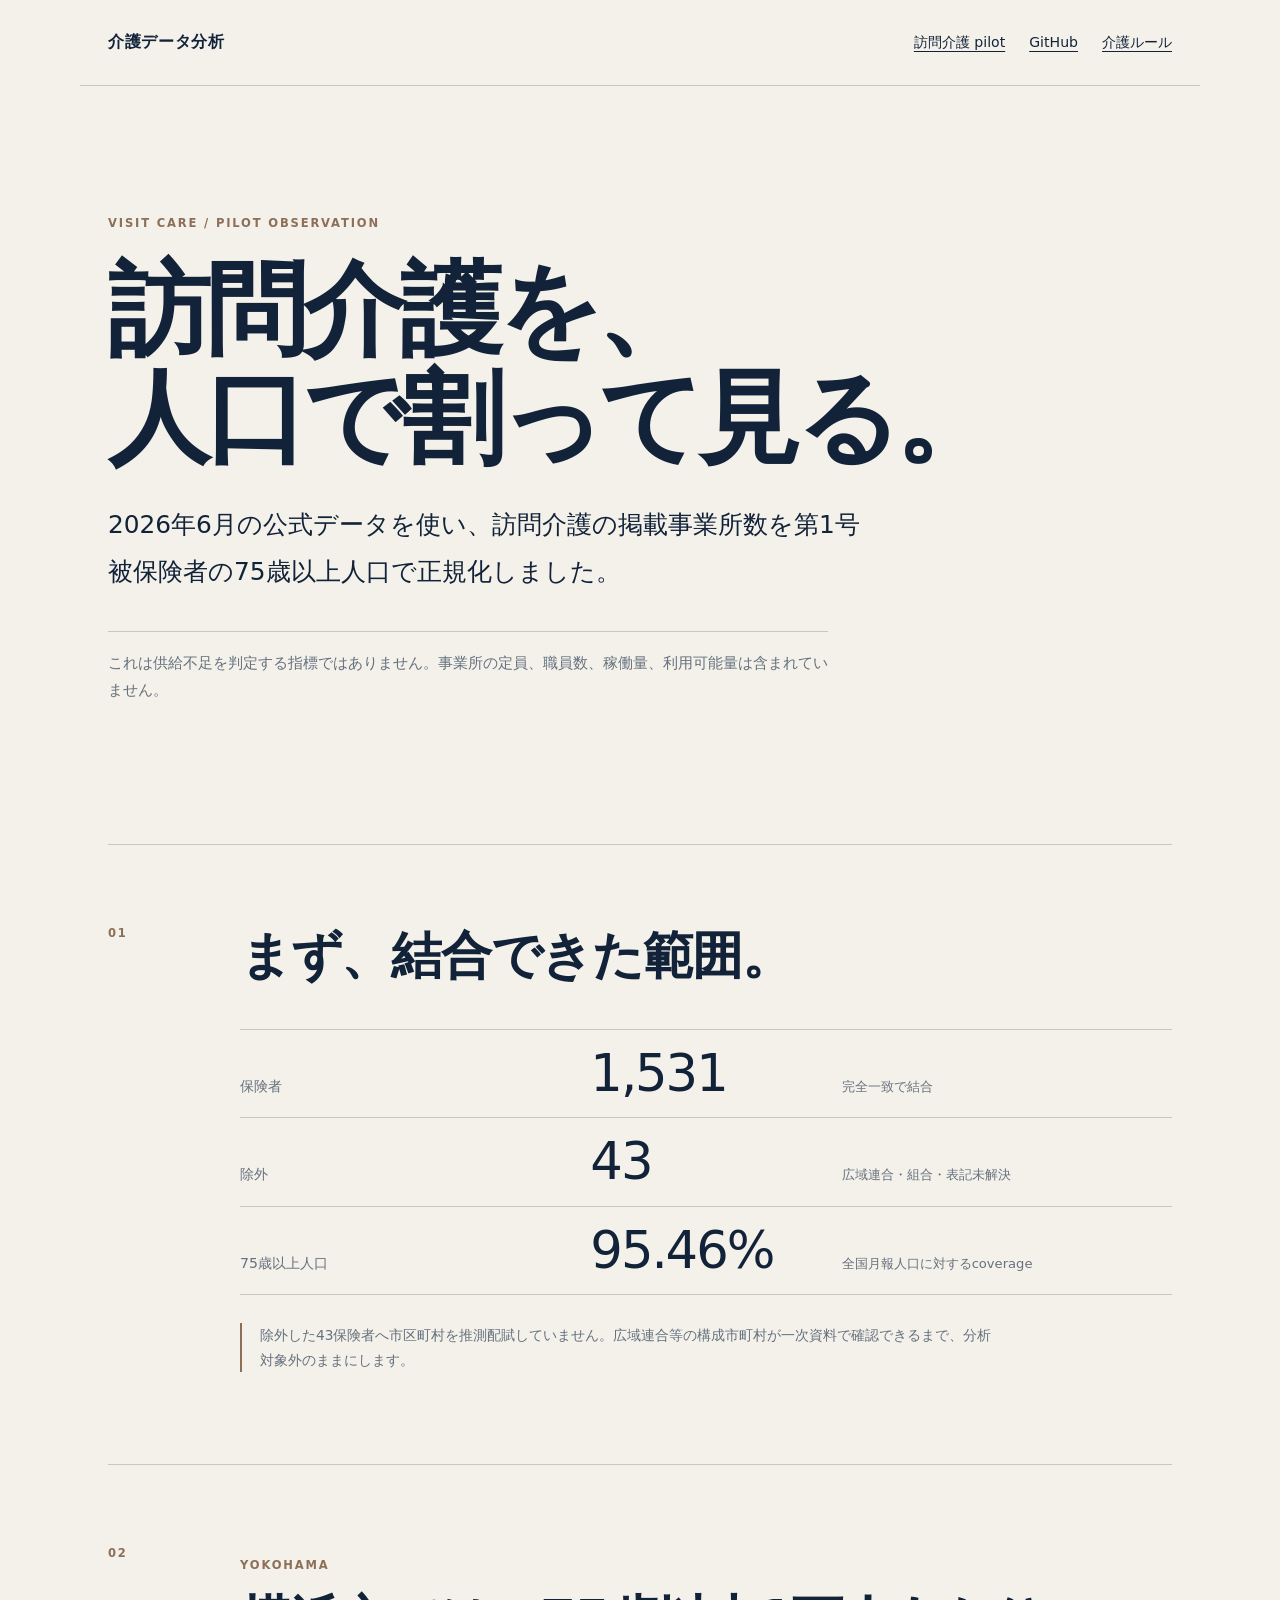
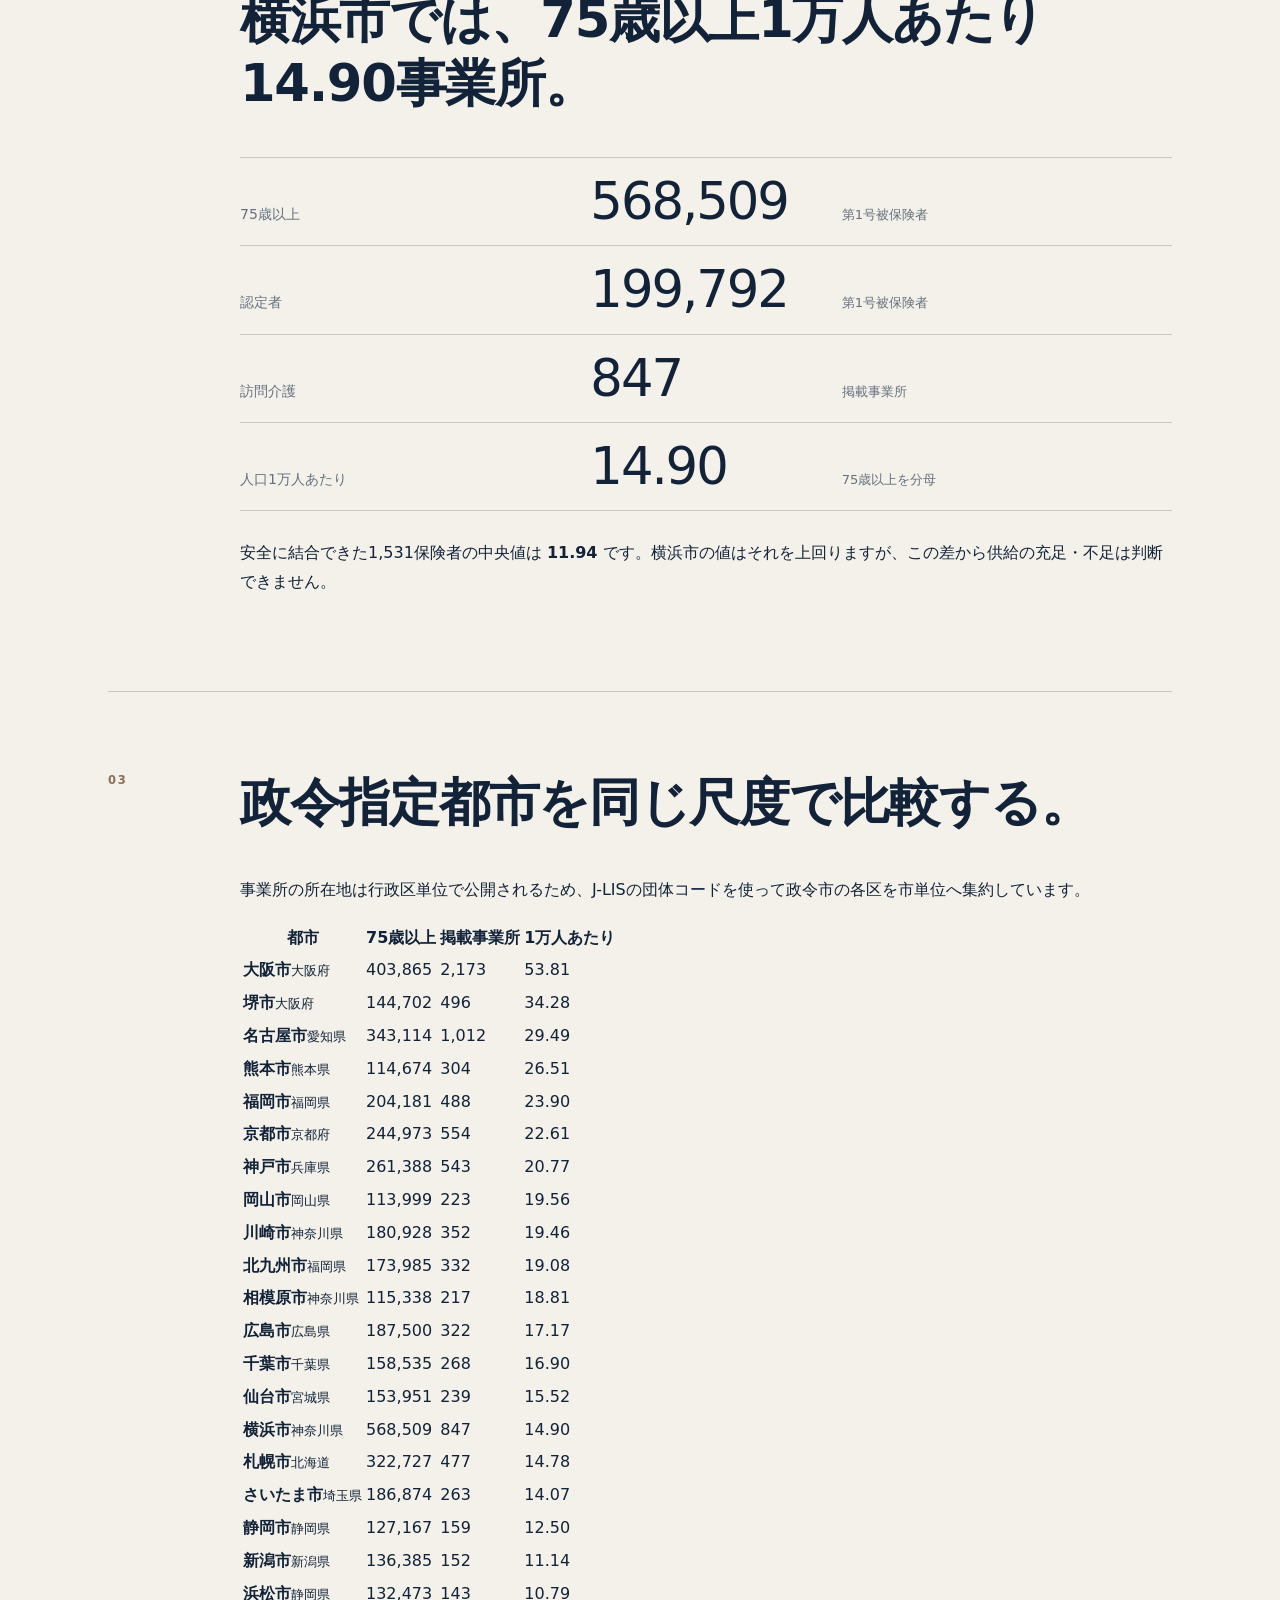
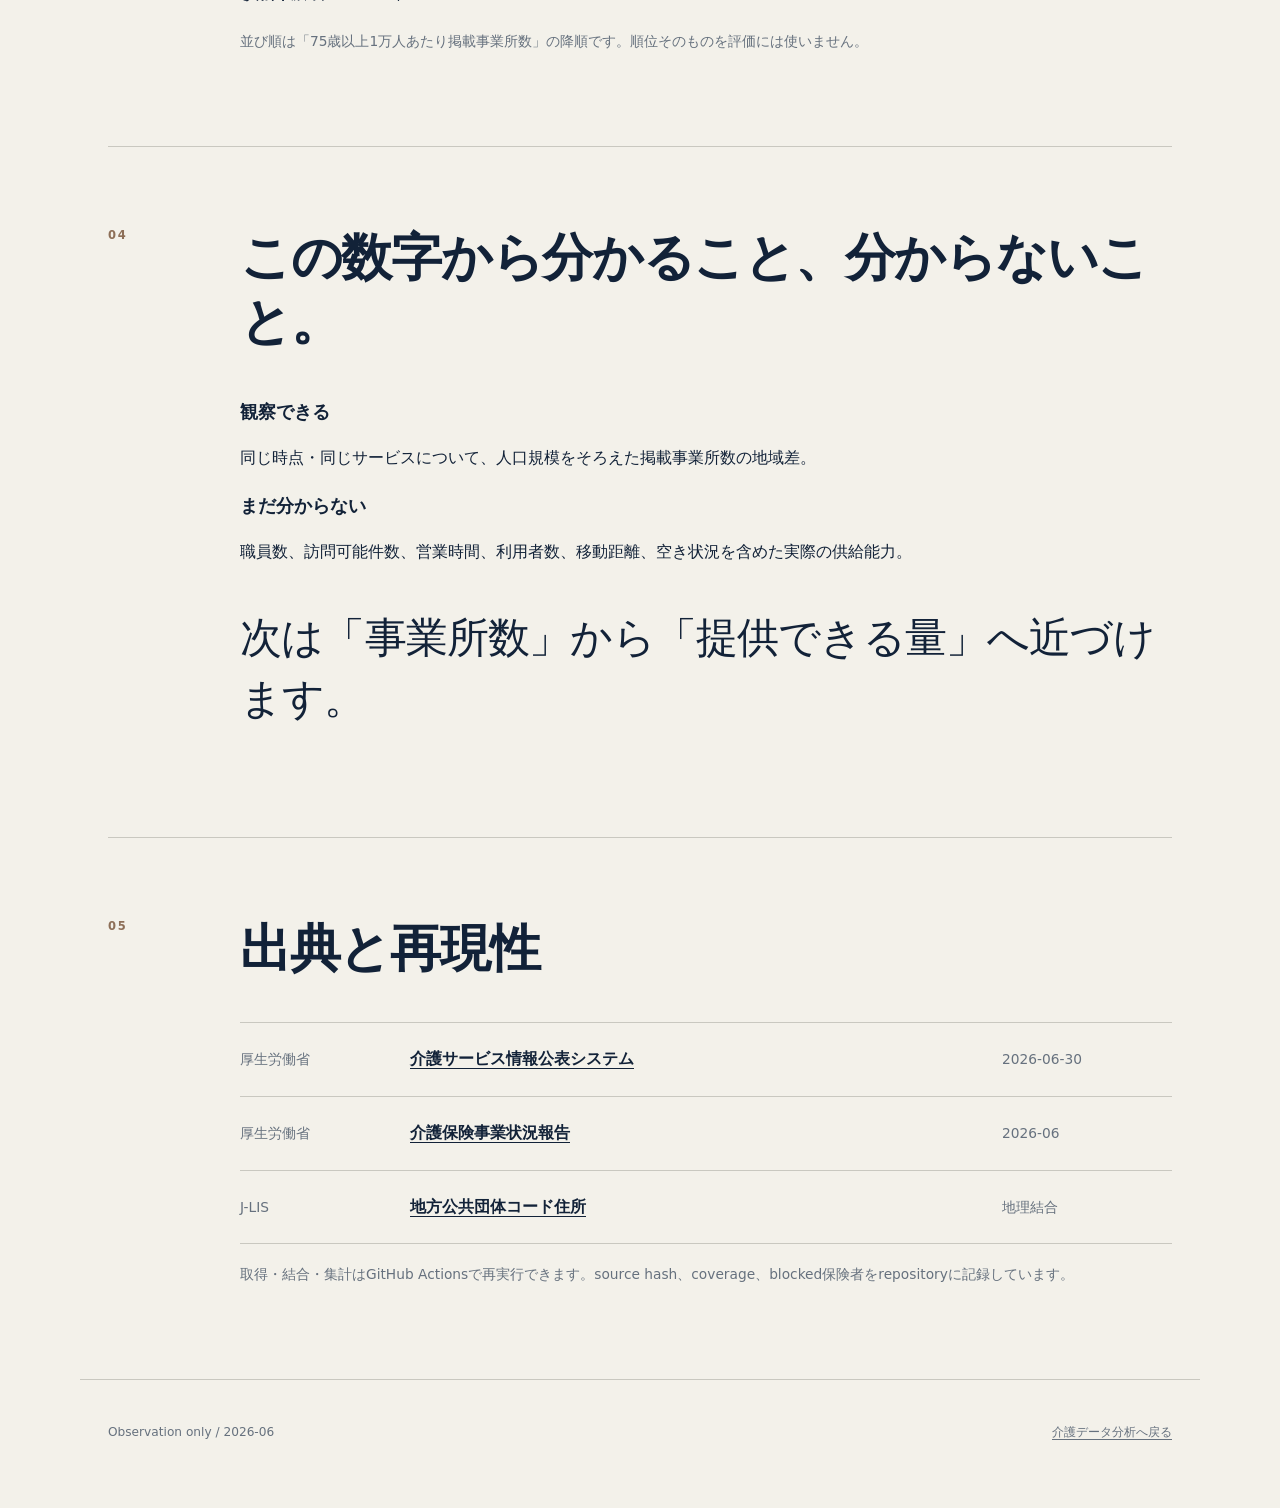
==== docs/visit-care.html @ 99763e8d "feat: add visit-care pilot analysis page" ====
<!doctype html>
<html lang="ja">
<head>
  <meta charset="utf-8">
  <meta name="viewport" content="width=device-width, initial-scale=1">
  <meta name="description" content="2026年6月の公式データを用いた訪問介護の需要正規化pilot分析。">
  <title>訪問介護 pilot | 介護データ分析</title>
  <link rel="stylesheet" href="./styles.css">
</head>
<body>
  <header class="site-header">
    <a class="brand" href="./">介護データ分析</a>
    <nav aria-label="主要リンク">
      <a href="./visit-care.html" aria-current="page">訪問介護 pilot</a>
      <a href="https://github.com/Josh-Temple/kaigo-data-analysis">GitHub</a>
      <a href="https://kaigo-rules.vercel.app/databases">介護ルール</a>
    </nav>
  </header>

  <main>
    <section class="hero compact-hero">
      <p class="eyebrow">VISIT CARE / PILOT OBSERVATION</p>
      <h1>訪問介護を、<br>人口で割って見る。</h1>
      <p class="lead">2026年6月の公式データを使い、訪問介護の掲載事業所数を第1号被保険者の75歳以上人口で正規化しました。</p>
      <p class="status">これは供給不足を判定する指標ではありません。事業所の定員、職員数、稼働量、利用可能量は含まれていません。</p>
    </section>

    <section aria-labelledby="coverage-title">
      <div class="section-number">01</div>
      <div>
        <h2 id="coverage-title">まず、結合できた範囲。</h2>
        <dl class="metrics" id="coverage-metrics">
          <div><dt>保険者</dt><dd>1,531</dd><span>完全一致で結合</span></div>
          <div><dt>除外</dt><dd>43</dd><span>広域連合・組合・表記未解決</span></div>
          <div><dt>75歳以上人口</dt><dd>95.46%</dd><span>全国月報人口に対するcoverage</span></div>
        </dl>
        <p class="note strong-note">除外した43保険者へ市区町村を推測配賦していません。広域連合等の構成市町村が一次資料で確認できるまで、分析対象外のままにします。</p>
      </div>
    </section>

    <section aria-labelledby="yokohama-title">
      <div class="section-number">02</div>
      <div>
        <p class="eyebrow">YOKOHAMA</p>
        <h2 id="yokohama-title">横浜市では、75歳以上1万人あたり14.90事業所。</h2>
        <dl class="metrics" id="yokohama-metrics">
          <div><dt>75歳以上</dt><dd>568,509</dd><span>第1号被保険者</span></div>
          <div><dt>認定者</dt><dd>199,792</dd><span>第1号被保険者</span></div>
          <div><dt>訪問介護</dt><dd>847</dd><span>掲載事業所</span></div>
          <div><dt>人口1万人あたり</dt><dd>14.90</dd><span>75歳以上を分母</span></div>
        </dl>
        <p>安全に結合できた1,531保険者の中央値は <strong>11.94</strong> です。横浜市の値はそれを上回りますが、この差から供給の充足・不足は判断できません。</p>
      </div>
    </section>

    <section aria-labelledby="cities-title">
      <div class="section-number">03</div>
      <div>
        <h2 id="cities-title">政令指定都市を同じ尺度で比較する。</h2>
        <p class="table-intro">事業所の所在地は行政区単位で公開されるため、J-LISの団体コードを使って政令市の各区を市単位へ集約しています。</p>
        <div class="data-table-wrap">
          <table class="data-table">
            <thead>
              <tr>
                <th>都市</th>
                <th>75歳以上</th>
                <th>掲載事業所</th>
                <th>1万人あたり</th>
              </tr>
            </thead>
            <tbody id="city-table-body"></tbody>
          </table>
        </div>
        <p class="note">並び順は「75歳以上1万人あたり掲載事業所数」の降順です。順位そのものを評価には使いません。</p>
      </div>
    </section>

    <section aria-labelledby="meaning-title">
      <div class="section-number">04</div>
      <div>
        <h2 id="meaning-title">この数字から分かること、分からないこと。</h2>
        <div class="boundary-grid">
          <div>
            <h3>観察できる</h3>
            <p>同じ時点・同じサービスについて、人口規模をそろえた掲載事業所数の地域差。</p>
          </div>
          <div>
            <h3>まだ分からない</h3>
            <p>職員数、訪問可能件数、営業時間、利用者数、移動距離、空き状況を含めた実際の供給能力。</p>
          </div>
        </div>
        <p class="large-copy secondary-copy">次は「事業所数」から「提供できる量」へ近づけます。</p>
      </div>
    </section>

    <section aria-labelledby="sources-title">
      <div class="section-number">05</div>
      <div>
        <h2 id="sources-title">出典と再現性</h2>
        <div class="source-row"><span>厚生労働省</span><strong><a href="https://www.mhlw.go.jp/stf/kaigo-kouhyou_opendata.html">介護サービス情報公表システム</a></strong><em>2026-06-30</em></div>
        <div class="source-row"><span>厚生労働省</span><strong><a href="https://www.mhlw.go.jp/topics/kaigo/osirase/jigyo/m26/2606.html">介護保険事業状況報告</a></strong><em>2026-06</em></div>
        <div class="source-row"><span>J-LIS</span><strong><a href="https://www.j-lis.go.jp/spd/code-address/jititai-code.html">地方公共団体コード住所</a></strong><em>地理結合</em></div>
        <p class="note">取得・結合・集計はGitHub Actionsで再実行できます。source hash、coverage、blocked保険者をrepositoryに記録しています。</p>
      </div>
    </section>
  </main>

  <footer>
    <p>Observation only / 2026-06</p>
    <p><a href="./">介護データ分析へ戻る</a></p>
  </footer>

  <script>
    const formatInteger = new Intl.NumberFormat("ja-JP");

    fetch("./data/visit-care-pilot.json")
      .then((response) => {
        if (!response.ok) throw new Error("pilot data unavailable");
        return response.json();
      })
      .then((data) => {
        const tbody = document.getElementById("city-table-body");
        for (const city of data.designated_cities) {
          const row = document.createElement("tr");
          if (city.insurer_name === "横浜市") row.className = "highlight-row";
          row.innerHTML = `
            <td><strong>${city.insurer_name}</strong><small>${city.prefecture}</small></td>
            <td>${formatInteger.format(city.age75plus)}</td>
            <td>${formatInteger.format(city.visit_care_office_count)}</td>
            <td>${city.offices_per_10k_age75plus.toFixed(2)}</td>
          `;
          tbody.appendChild(row);
        }
      })
      .catch(() => {
        document.getElementById("city-table-body").innerHTML =
          '<tr><td colspan="4">データを読み込めませんでした。</td></tr>';
      });
  </script>
</body>
</html>
---- docs/styles.css ----
:root {
  --paper: #f3f1ea;
  --ink: #122238;
  --muted: #66717e;
  --line: #c9c8c0;
  --accent: #8d6f58;
  --max: 1120px;
}

* { box-sizing: border-box; }

html { scroll-behavior: smooth; }

body {
  margin: 0;
  background: var(--paper);
  color: var(--ink);
  font-family: "Noto Sans JP", "Yu Gothic", "Hiragino Kaku Gothic ProN", system-ui, sans-serif;
  line-height: 1.8;
}

a { color: inherit; text-decoration-thickness: 1px; text-underline-offset: 0.25em; }

.site-header {
  max-width: var(--max);
  margin: 0 auto;
  padding: 28px 28px;
  display: flex;
  justify-content: space-between;
  align-items: baseline;
  border-bottom: 1px solid var(--line);
}

.brand {
  font-weight: 700;
  letter-spacing: 0.04em;
  text-decoration: none;
}

nav { display: flex; gap: 24px; font-size: 0.88rem; }

main {
  max-width: var(--max);
  margin: 0 auto;
  padding: 0 28px;
}

.hero {
  padding: 116px 0 126px;
  max-width: 900px;
}

.eyebrow,
.section-number {
  font-size: 0.72rem;
  letter-spacing: 0.16em;
  font-weight: 700;
  color: var(--accent);
}

h1 {
  margin: 22px 0 30px;
  font-size: clamp(3rem, 8vw, 7rem);
  line-height: 1.05;
  letter-spacing: -0.045em;
  font-weight: 700;
}

.lead {
  max-width: 760px;
  font-size: clamp(1.15rem, 2.2vw, 1.55rem);
  line-height: 1.9;
}

.status {
  margin-top: 36px;
  max-width: 720px;
  padding-top: 18px;
  border-top: 1px solid var(--line);
  color: var(--muted);
  font-size: 0.92rem;
}

section:not(.hero) {
  display: grid;
  grid-template-columns: 100px minmax(0, 1fr);
  gap: 32px;
  padding: 78px 0;
  border-top: 1px solid var(--line);
}

h2 {
  margin: 0 0 42px;
  font-size: clamp(1.8rem, 4vw, 3.4rem);
  line-height: 1.25;
  letter-spacing: -0.025em;
}

.analysis-list {
  list-style: none;
  padding: 0;
  margin: 0;
}

.analysis-list li {
  display: grid;
  grid-template-columns: 54px minmax(0, 1fr);
  gap: 22px;
  padding: 26px 0;
  border-top: 1px solid var(--line);
}

.analysis-list li:last-child { border-bottom: 1px solid var(--line); }

.index {
  font-family: ui-monospace, SFMono-Regular, Menlo, monospace;
  color: var(--accent);
}

h3 { margin: 0 0 8px; font-size: 1.15rem; }

.analysis-list p,
.principles p,
.next p { margin: 0; max-width: 760px; }

.source-row {
  display: grid;
  grid-template-columns: 150px 1fr 170px;
  gap: 20px;
  align-items: baseline;
  padding: 22px 0;
  border-top: 1px solid var(--line);
}

.source-row:last-of-type { border-bottom: 1px solid var(--line); }

.source-row span,
.source-row em {
  color: var(--muted);
  font-size: 0.86rem;
  font-style: normal;
}

.source-row.muted { opacity: 0.68; }

.note {
  margin-top: 18px;
  color: var(--muted);
  font-size: 0.86rem;
}

.large-copy {
  font-size: clamp(1.5rem, 3.5vw, 2.6rem);
  line-height: 1.45;
  letter-spacing: -0.02em;
  margin-bottom: 30px !important;
}

footer {
  max-width: var(--max);
  margin: 0 auto;
  padding: 42px 28px 64px;
  border-top: 1px solid var(--line);
  display: flex;
  justify-content: space-between;
  gap: 28px;
  color: var(--muted);
  font-size: 0.76rem;
}

footer p { margin: 0; }

@media (max-width: 720px) {
  .site-header { padding: 22px 20px; }
  nav { gap: 14px; }
  main { padding: 0 20px; }
  .hero { padding: 76px 0 90px; }
  section:not(.hero) {
    grid-template-columns: 1fr;
    gap: 18px;
    padding: 58px 0;
  }
  h2 { margin-bottom: 26px; }
  .source-row {
    grid-template-columns: 1fr;
    gap: 3px;
  }
  footer {
    padding: 34px 20px 48px;
    flex-direction: column;
  }
}

.metrics {
  margin: 0 0 28px;
  border-top: 1px solid var(--line);
}

.metrics > div {
  display: grid;
  grid-template-columns: minmax(130px, 1fr) minmax(140px, 0.7fr) minmax(160px, 1fr);
  gap: 20px;
  align-items: baseline;
  padding: 18px 0;
  border-bottom: 1px solid var(--line);
}

.metrics dt {
  font-size: 0.88rem;
  color: var(--muted);
}

.metrics dd {
  margin: 0;
  font-size: clamp(2rem, 4vw, 3.5rem);
  line-height: 1;
  letter-spacing: -0.04em;
  font-variant-numeric: tabular-nums;
}

.metrics span {
  color: var(--muted);
  font-size: 0.82rem;
}

.strong-note {
  max-width: 760px;
  padding-left: 18px;
  border-left: 2px solid var(--accent);
}

@media (max-width: 720px) {
  .metrics > div {
    grid-template-columns: 1fr auto;
  }

  .metrics span {
    grid-column: 1 / -1;
  }
}
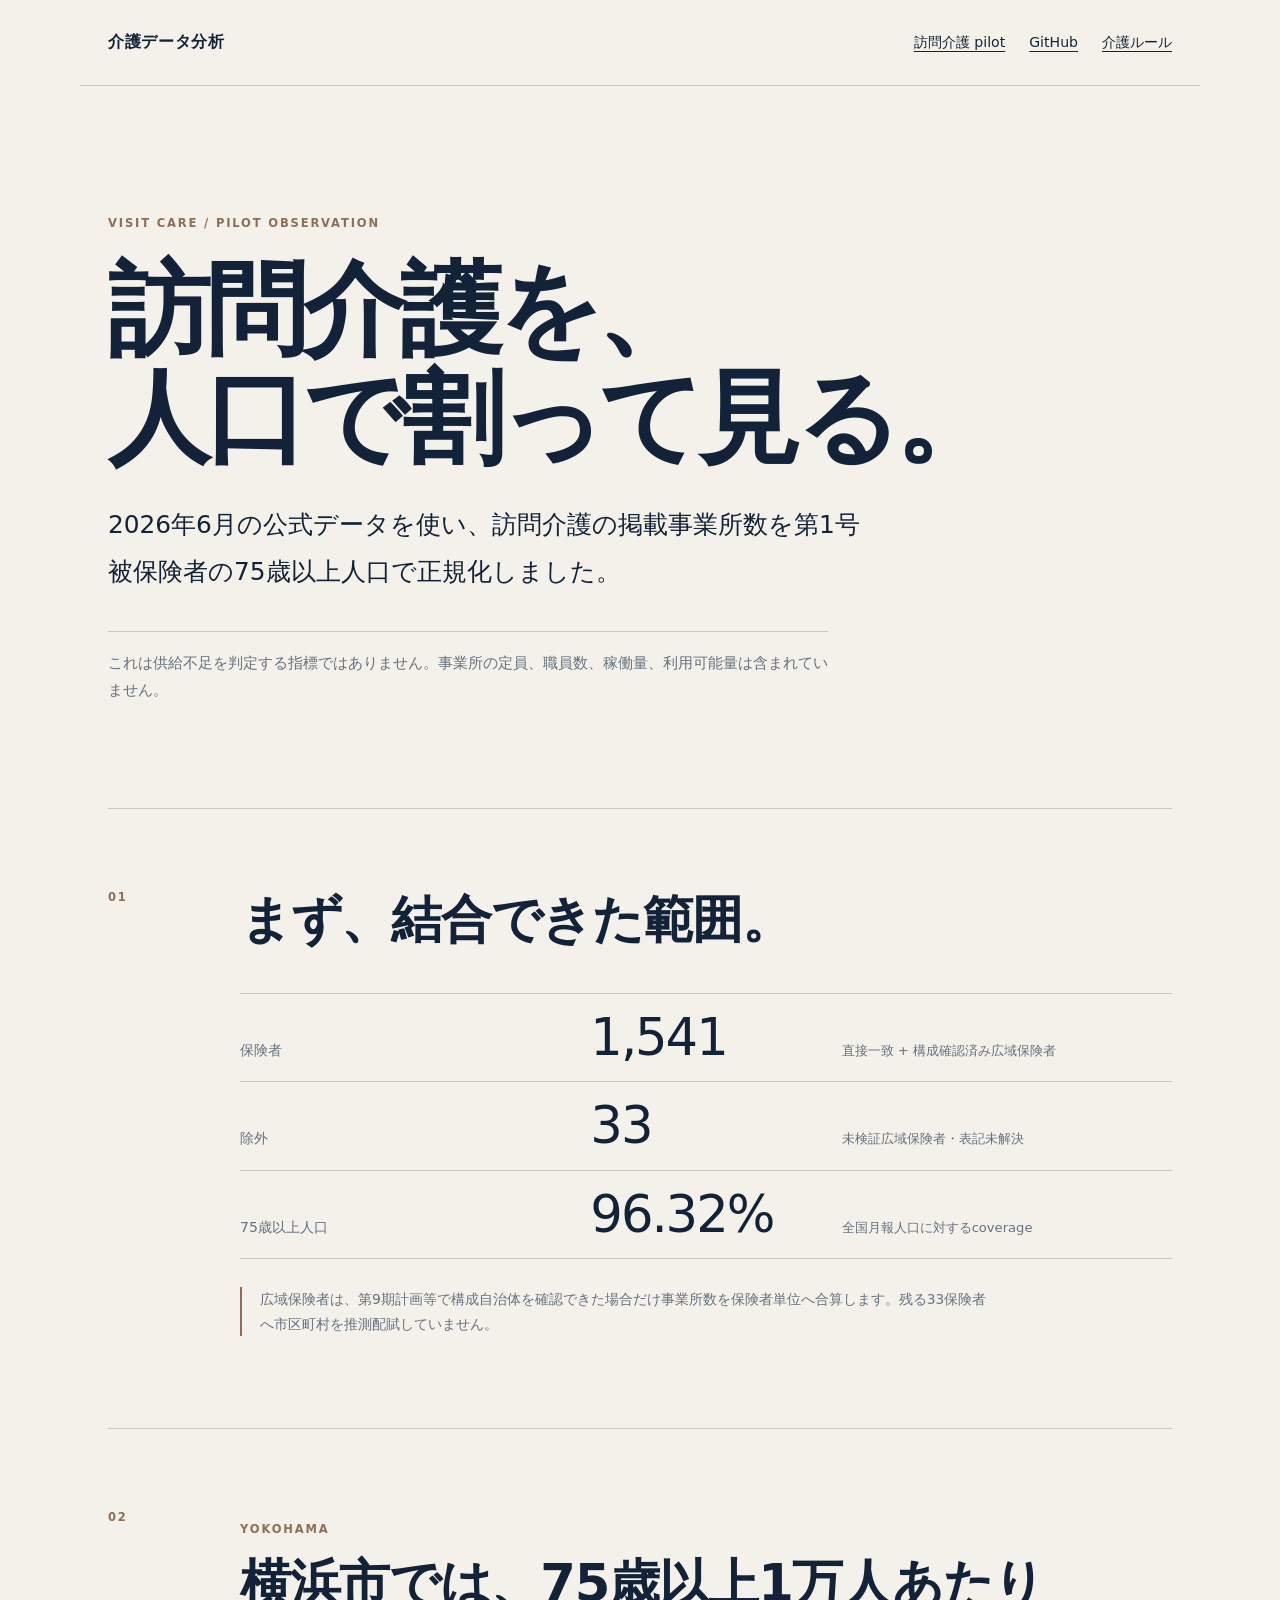
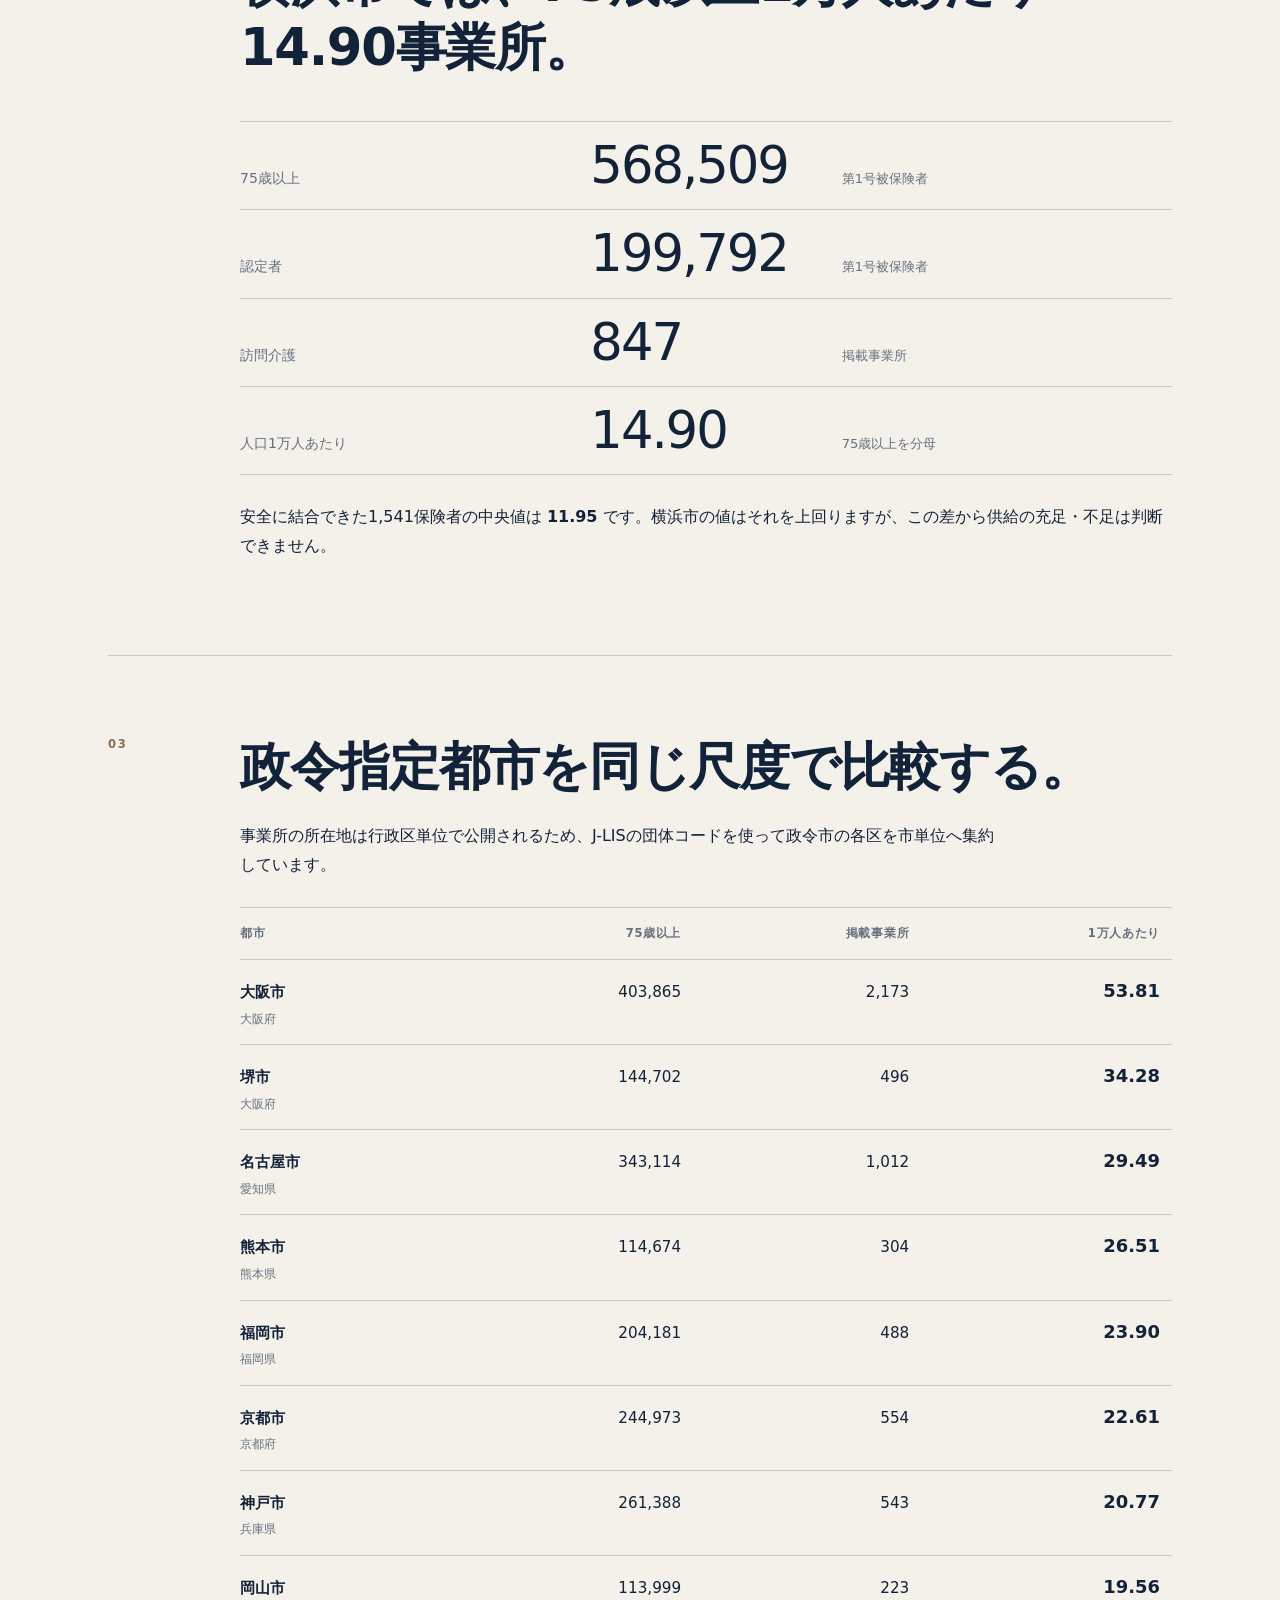
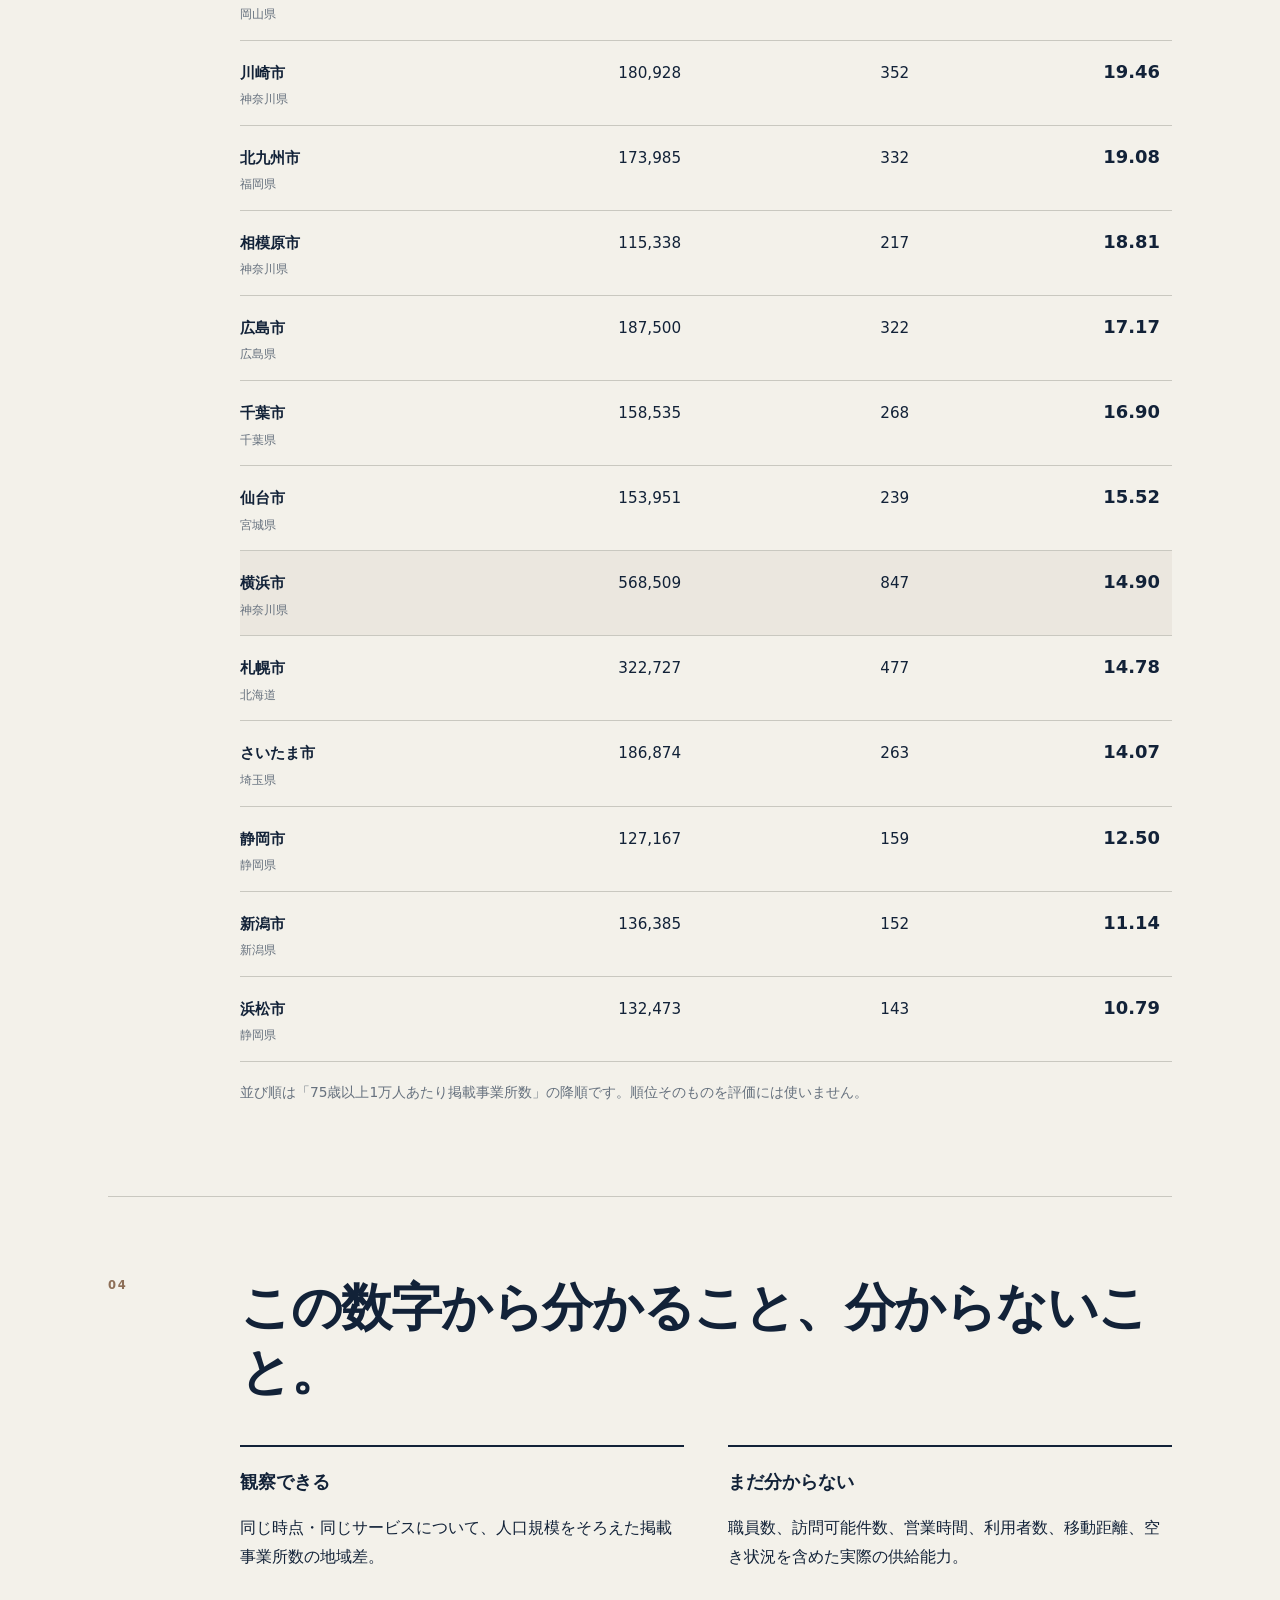
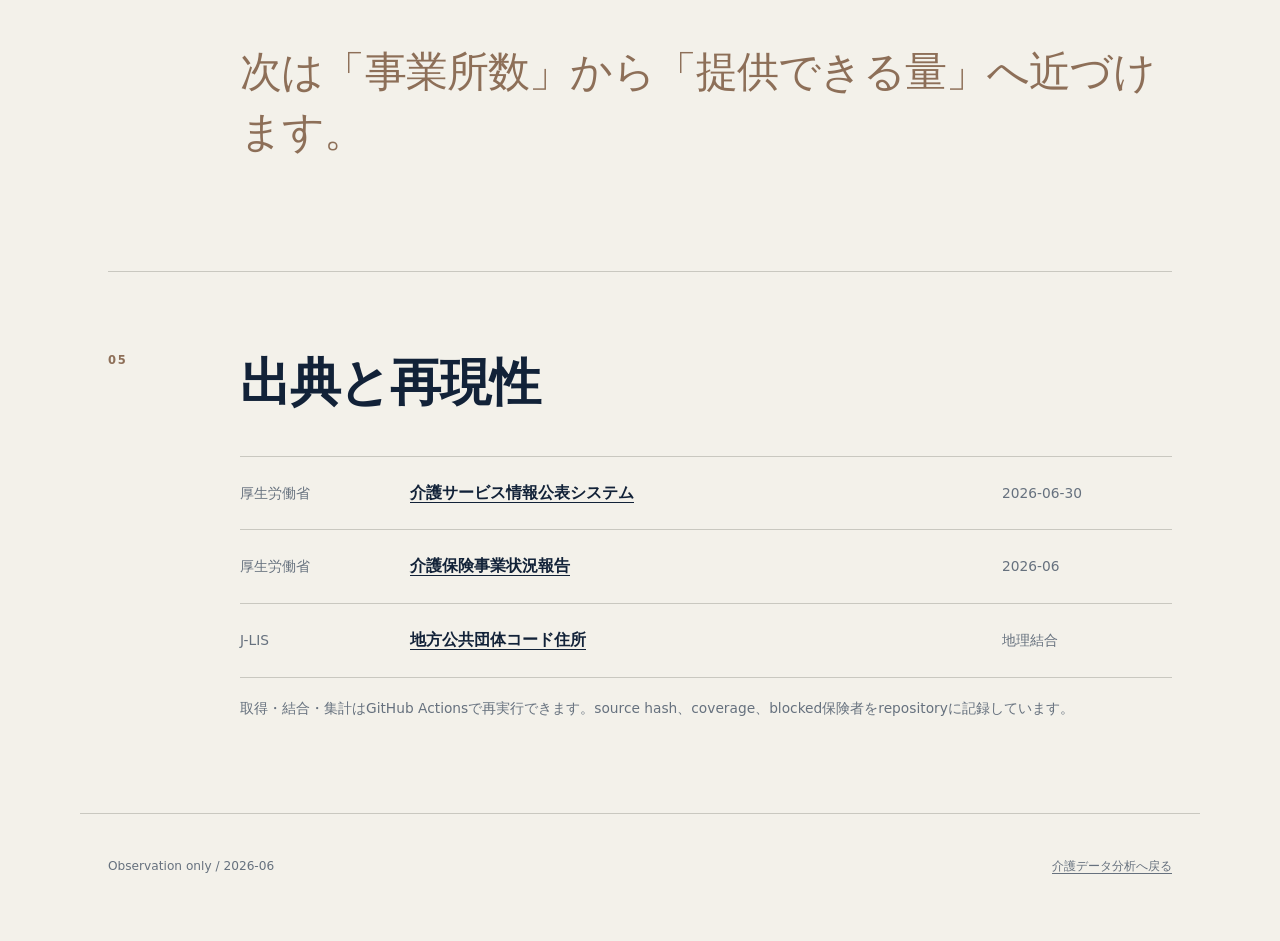
==== commit 438f49a4: "docs: refresh visit-care pilot coverage" ====
--- a/docs/visit-care.html
+++ b/docs/visit-care.html
@@ -30,11 +30,11 @@
       <div>
         <h2 id="coverage-title">まず、結合できた範囲。</h2>
         <dl class="metrics" id="coverage-metrics">
-          <div><dt>保険者</dt><dd>1,531</dd><span>完全一致で結合</span></div>
-          <div><dt>除外</dt><dd>43</dd><span>広域連合・組合・表記未解決</span></div>
-          <div><dt>75歳以上人口</dt><dd>95.46%</dd><span>全国月報人口に対するcoverage</span></div>
+          <div><dt>保険者</dt><dd>1,541</dd><span>直接一致 + 構成確認済み広域保険者</span></div>
+          <div><dt>除外</dt><dd>33</dd><span>未検証広域保険者・表記未解決</span></div>
+          <div><dt>75歳以上人口</dt><dd>96.32%</dd><span>全国月報人口に対するcoverage</span></div>
         </dl>
-        <p class="note strong-note">除外した43保険者へ市区町村を推測配賦していません。広域連合等の構成市町村が一次資料で確認できるまで、分析対象外のままにします。</p>
+        <p class="note strong-note">広域保険者は、第9期計画等で構成自治体を確認できた場合だけ事業所数を保険者単位へ合算します。残る33保険者へ市区町村を推測配賦していません。</p>
       </div>
     </section>
 
@@ -49,7 +49,7 @@
           <div><dt>訪問介護</dt><dd>847</dd><span>掲載事業所</span></div>
           <div><dt>人口1万人あたり</dt><dd>14.90</dd><span>75歳以上を分母</span></div>
         </dl>
-        <p>安全に結合できた1,531保険者の中央値は <strong>11.94</strong> です。横浜市の値はそれを上回りますが、この差から供給の充足・不足は判断できません。</p>
+        <p>安全に結合できた1,541保険者の中央値は <strong>11.95</strong> です。横浜市の値はそれを上回りますが、この差から供給の充足・不足は判断できません。</p>
       </div>
     </section>
 
--- a/docs/styles.css
+++ b/docs/styles.css
@@ -238,3 +238,89 @@
     grid-column: 1 / -1;
   }
 }
+
+.compact-hero {
+  padding-bottom: 90px;
+}
+
+.table-intro {
+  max-width: 760px;
+  margin: -18px 0 28px;
+}
+
+.data-table-wrap {
+  overflow-x: auto;
+  border-top: 1px solid var(--line);
+}
+
+.data-table {
+  width: 100%;
+  min-width: 620px;
+  border-collapse: collapse;
+  font-variant-numeric: tabular-nums;
+}
+
+.data-table th,
+.data-table td {
+  padding: 15px 12px;
+  border-bottom: 1px solid var(--line);
+  text-align: right;
+  vertical-align: baseline;
+}
+
+.data-table th:first-child,
+.data-table td:first-child {
+  padding-left: 0;
+  text-align: left;
+}
+
+.data-table th {
+  font-size: 0.72rem;
+  letter-spacing: 0.06em;
+  color: var(--muted);
+  font-weight: 600;
+}
+
+.data-table td {
+  font-size: 0.95rem;
+}
+
+.data-table td:last-child {
+  font-size: 1.12rem;
+  font-weight: 700;
+}
+
+.data-table small {
+  display: block;
+  margin-top: 2px;
+  color: var(--muted);
+  font-size: 0.72rem;
+  font-weight: 400;
+}
+
+.highlight-row {
+  background: rgba(141, 111, 88, 0.08);
+}
+
+.boundary-grid {
+  display: grid;
+  grid-template-columns: 1fr 1fr;
+  gap: 44px;
+  margin-bottom: 54px;
+}
+
+.boundary-grid > div {
+  padding-top: 18px;
+  border-top: 2px solid var(--ink);
+}
+
+.secondary-copy {
+  color: var(--accent);
+}
+
+@media (max-width: 720px) {
+  .boundary-grid {
+    grid-template-columns: 1fr;
+    gap: 28px;
+  }
+}
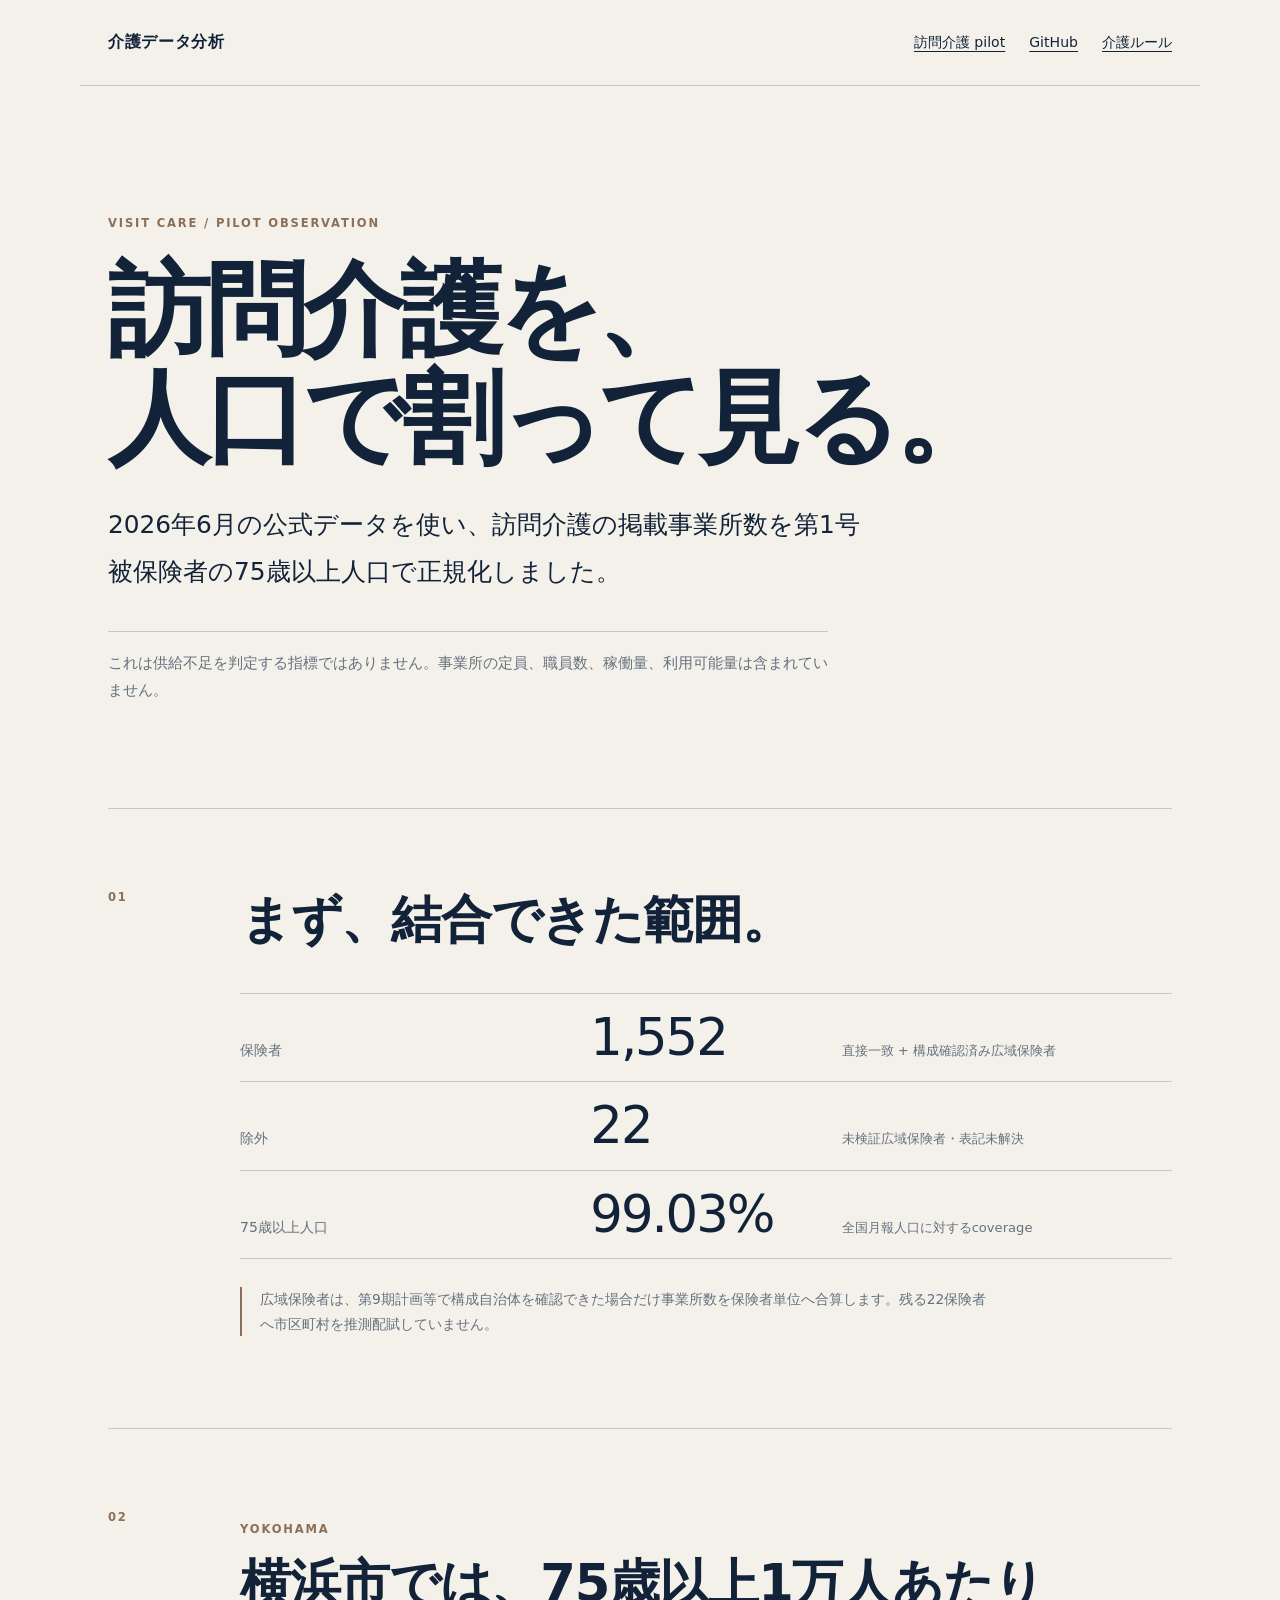
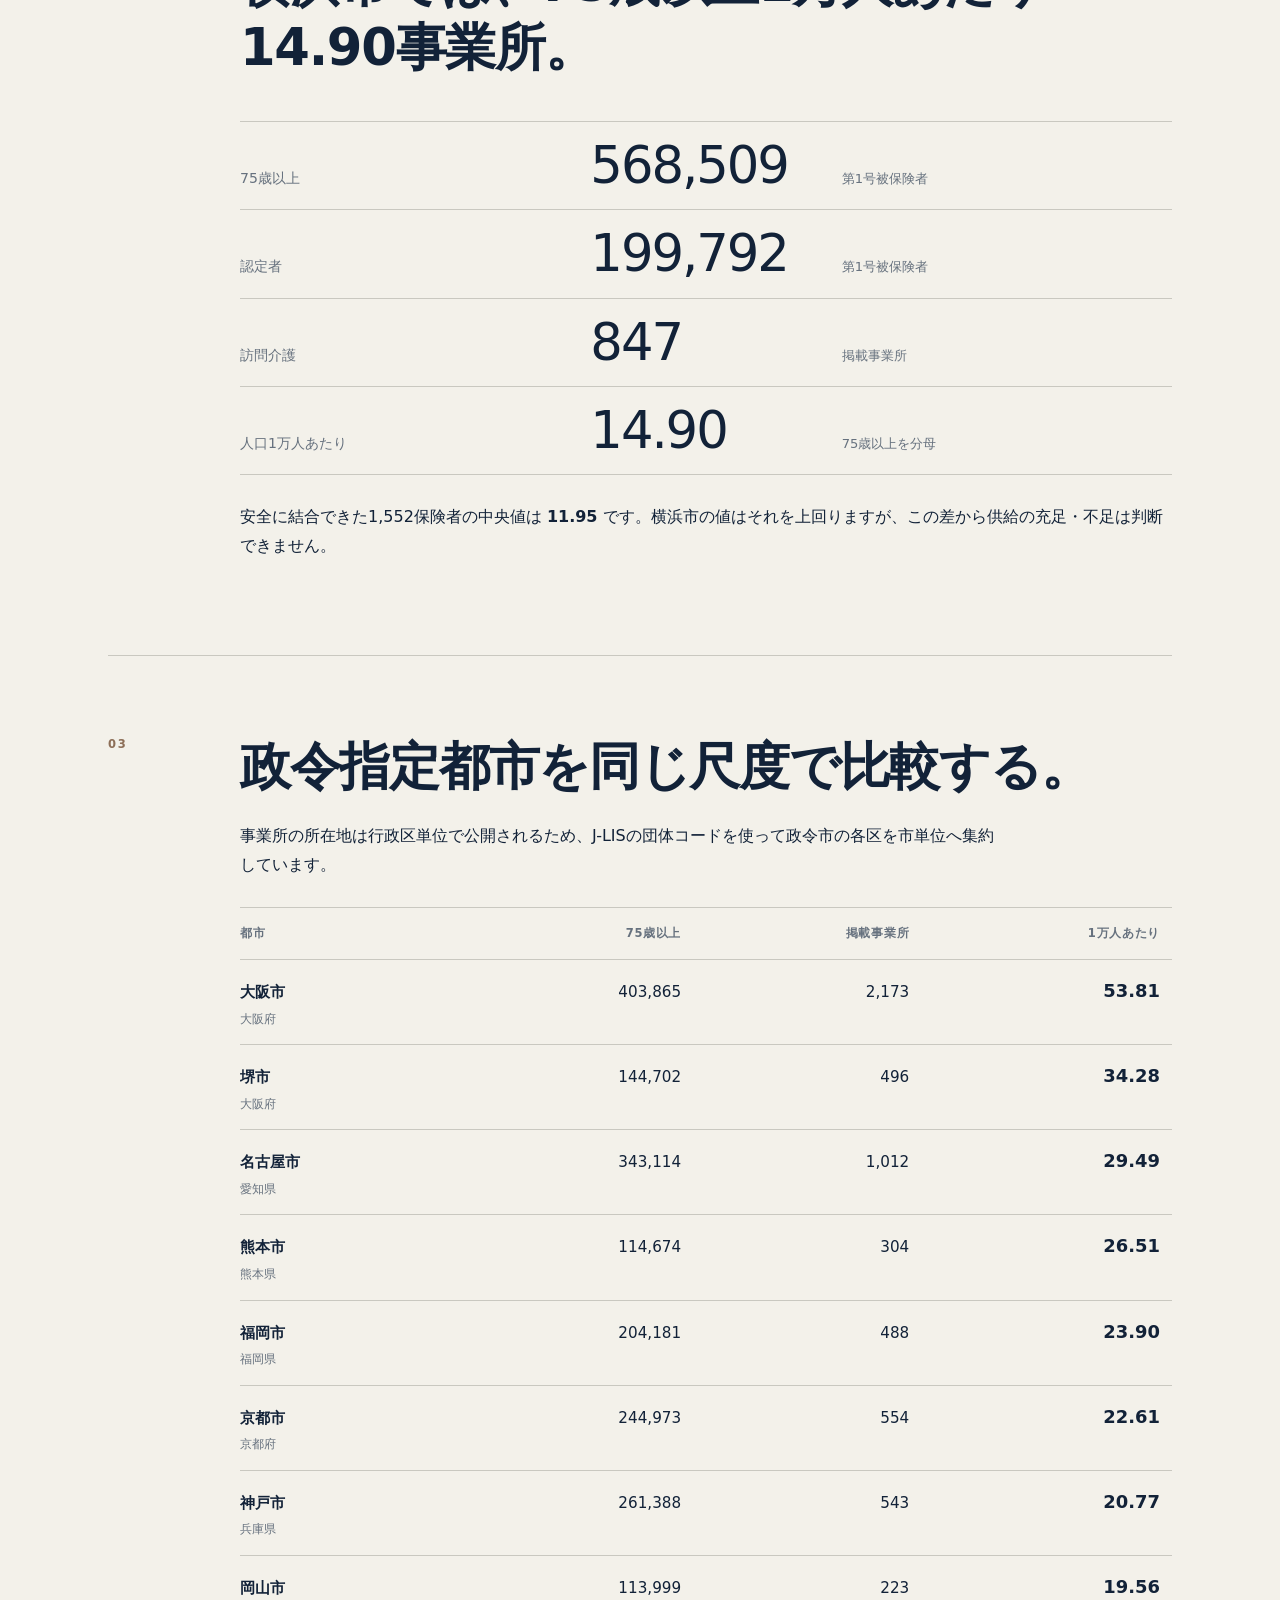
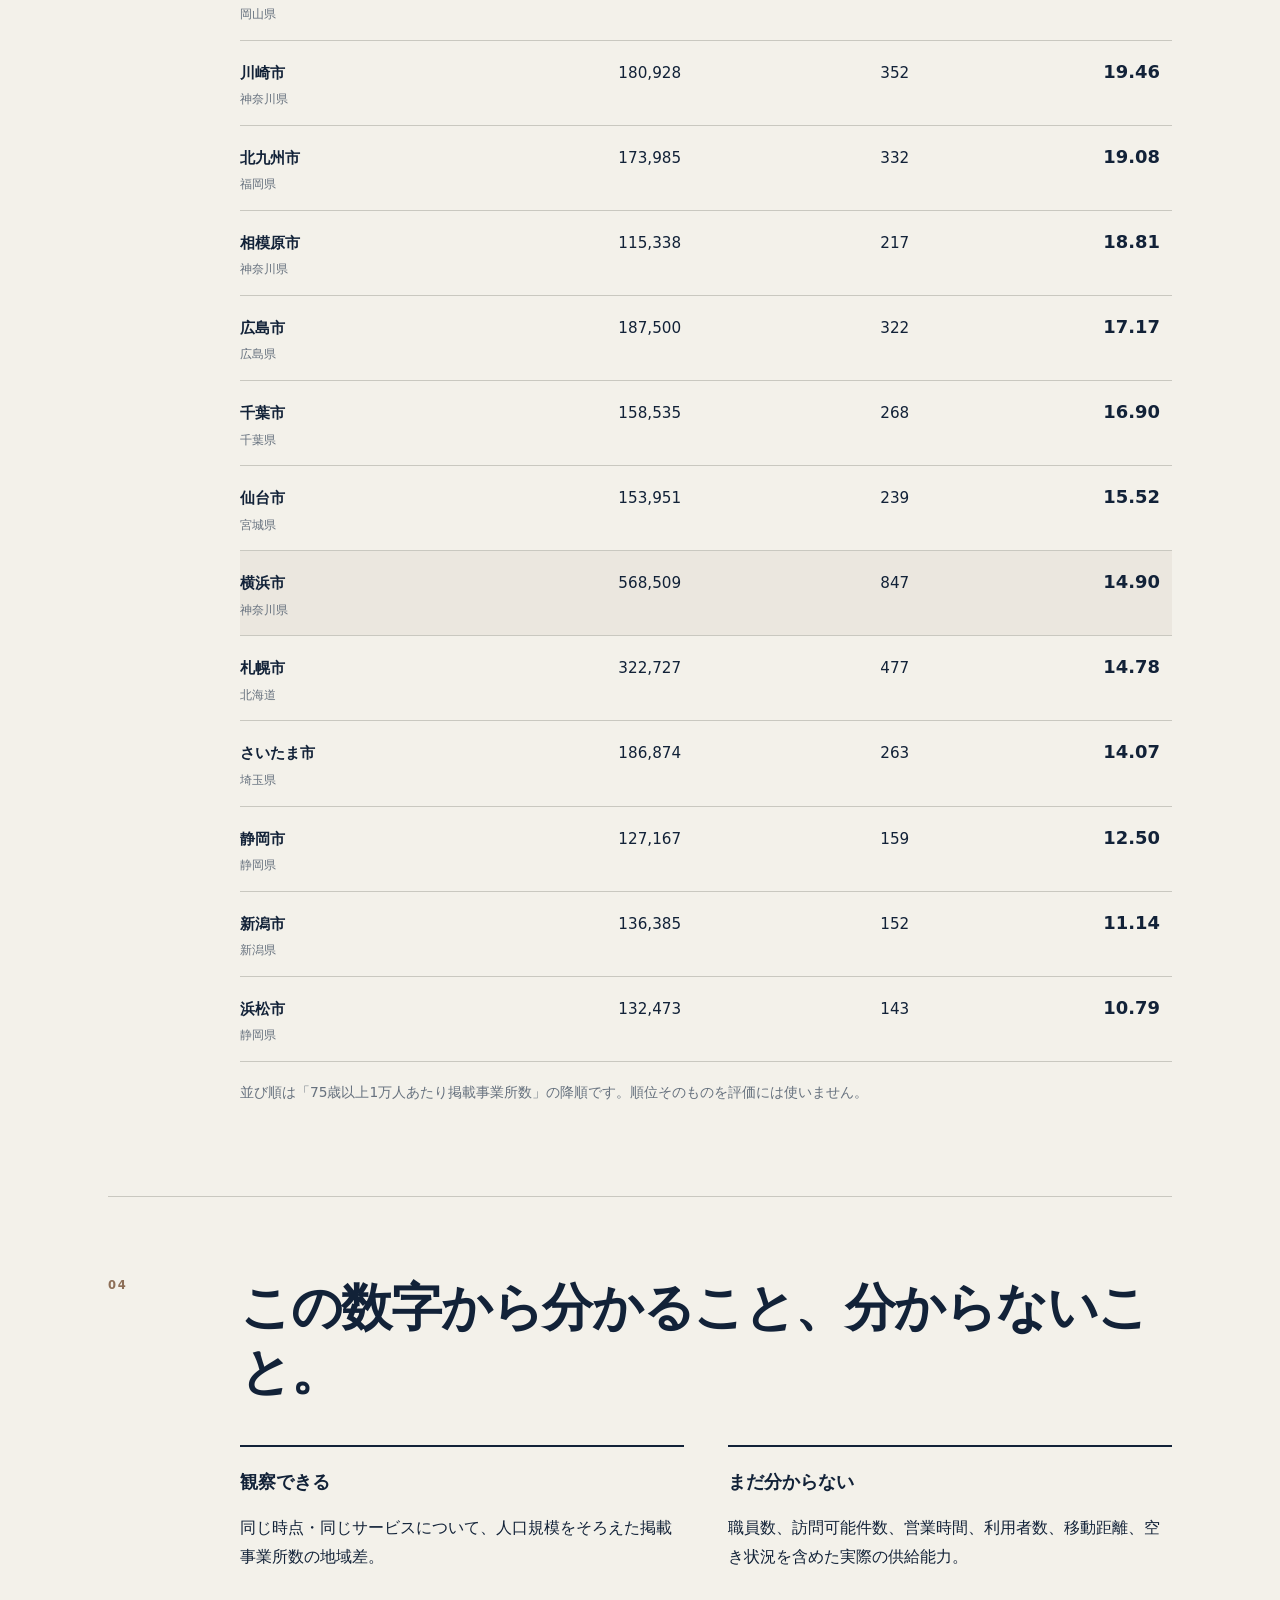
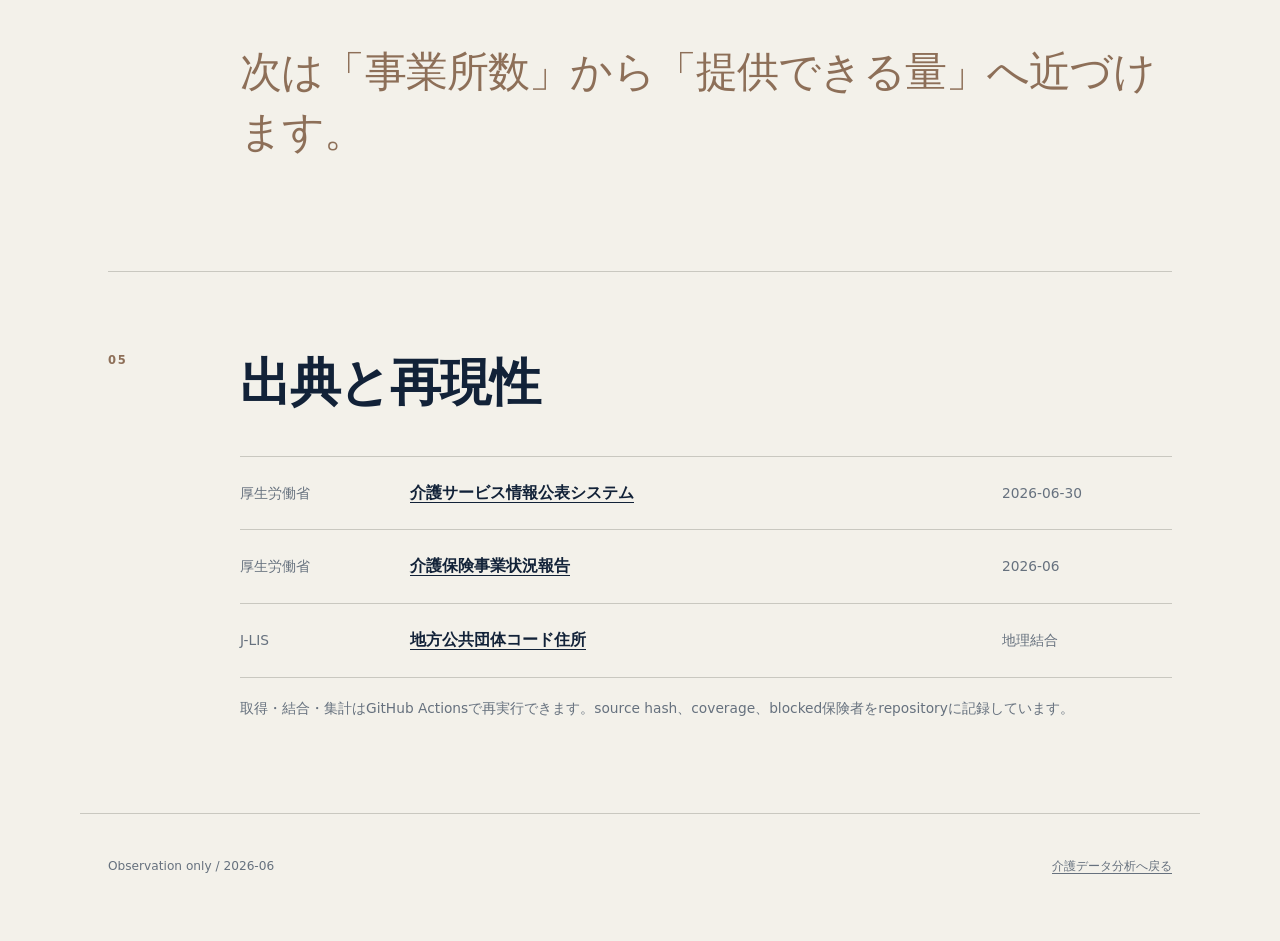
==== commit dd723670: "docs: show 99-percent pilot population coverage" ====
--- a/docs/visit-care.html
+++ b/docs/visit-care.html
@@ -30,11 +30,11 @@
       <div>
         <h2 id="coverage-title">まず、結合できた範囲。</h2>
         <dl class="metrics" id="coverage-metrics">
-          <div><dt>保険者</dt><dd>1,541</dd><span>直接一致 + 構成確認済み広域保険者</span></div>
-          <div><dt>除外</dt><dd>33</dd><span>未検証広域保険者・表記未解決</span></div>
-          <div><dt>75歳以上人口</dt><dd>96.32%</dd><span>全国月報人口に対するcoverage</span></div>
+          <div><dt>保険者</dt><dd>1,552</dd><span>直接一致 + 構成確認済み広域保険者</span></div>
+          <div><dt>除外</dt><dd>22</dd><span>未検証広域保険者・表記未解決</span></div>
+          <div><dt>75歳以上人口</dt><dd>99.03%</dd><span>全国月報人口に対するcoverage</span></div>
         </dl>
-        <p class="note strong-note">広域保険者は、第9期計画等で構成自治体を確認できた場合だけ事業所数を保険者単位へ合算します。残る33保険者へ市区町村を推測配賦していません。</p>
+        <p class="note strong-note">広域保険者は、第9期計画等で構成自治体を確認できた場合だけ事業所数を保険者単位へ合算します。残る22保険者へ市区町村を推測配賦していません。</p>
       </div>
     </section>
 
@@ -49,7 +49,7 @@
           <div><dt>訪問介護</dt><dd>847</dd><span>掲載事業所</span></div>
           <div><dt>人口1万人あたり</dt><dd>14.90</dd><span>75歳以上を分母</span></div>
         </dl>
-        <p>安全に結合できた1,541保険者の中央値は <strong>11.95</strong> です。横浜市の値はそれを上回りますが、この差から供給の充足・不足は判断できません。</p>
+        <p>安全に結合できた1,552保険者の中央値は <strong>11.95</strong> です。横浜市の値はそれを上回りますが、この差から供給の充足・不足は判断できません。</p>
       </div>
     </section>
 
